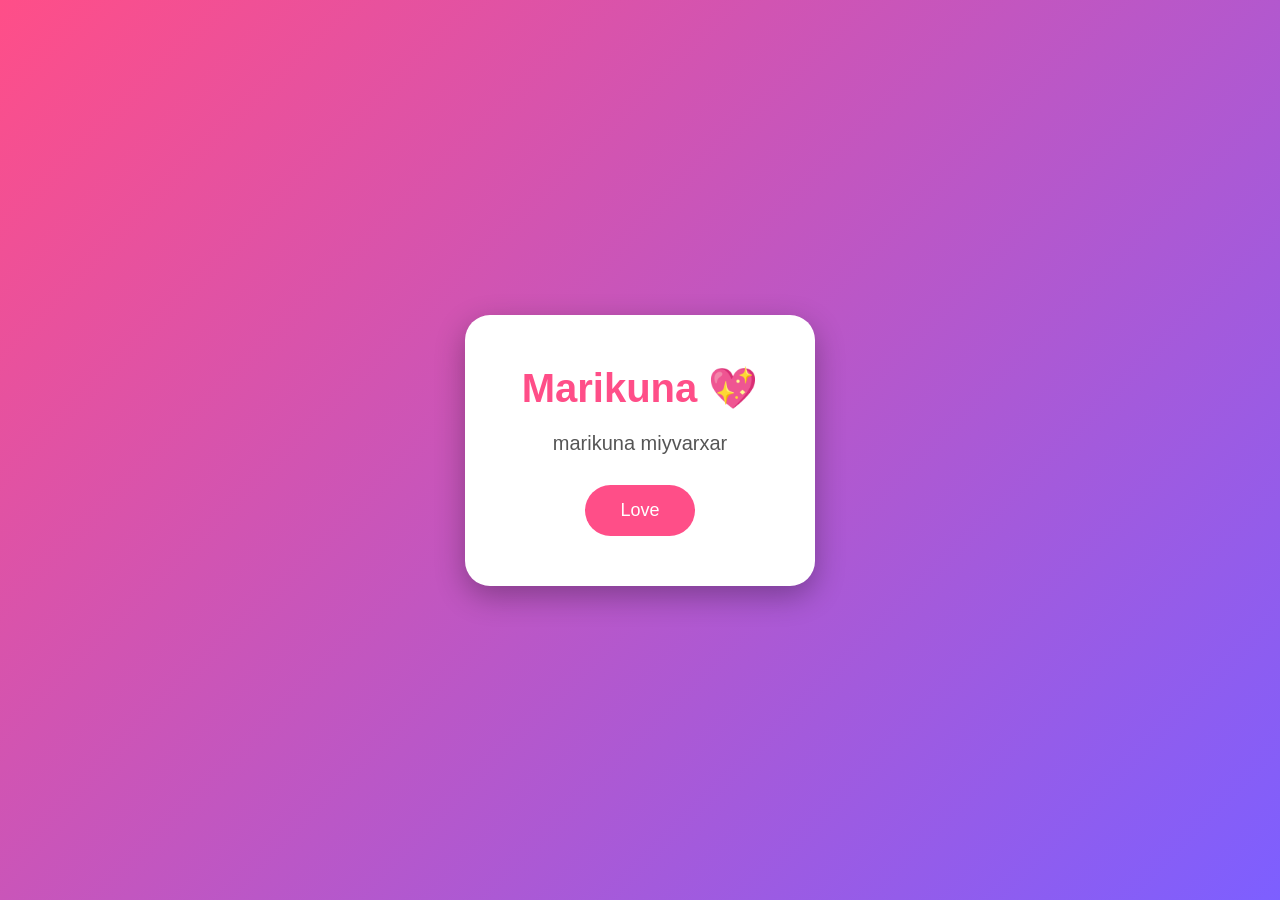
==== index.html @ 7921e160 "marikuna i love u" ====
<!DOCTYPE html>
<html lang="en">
<head>
    <meta charset="UTF-8">
    <meta name="viewport" content="width=device-width, initial-scale=1.0">
    <link rel="stylesheet" href="style1.css">
    <title>Marikuna 💖</title>

    <style>
       
    </style>
</head>
<body>

    <div class="card">
        <h1>Marikuna 💖</h1>
        <p>marikuna miyvarxar</p>

        <button onclick="window.location.href='indexi.html'">
            Love
        </button>
    </div>

</body>
</html>
---- style1.css ----
*{
            margin:0;
            padding:0;
            box-sizing:border-box;
            font-family:Arial;
        }

        body{
            height:100vh;
            display:flex;
            justify-content:center;
            align-items:center;
            background:linear-gradient(135deg,#ff4e88,#7d5fff);
            overflow:hidden;
        }

        .card{
            background:white;
            padding:50px;
            border-radius:25px;
            text-align:center;
            width:350px;
            box-shadow:0 10px 30px rgba(0,0,0,0.3);
        }

        h1{
            color:#ff4e88;
            margin-bottom:20px;
            font-size:40px;
        }

        p{
            color:#555;
            margin-bottom:30px;
            font-size:20px;
        }

        button{
            padding:15px 35px;
            border:none;
            border-radius:50px;
            background:#ff4e88;
            color:white;
            font-size:18px;
            cursor:pointer;
            transition:0.3s;
        }

        button:hover{
            transform:scale(1.1);
            background:#ff2e6f;
        }
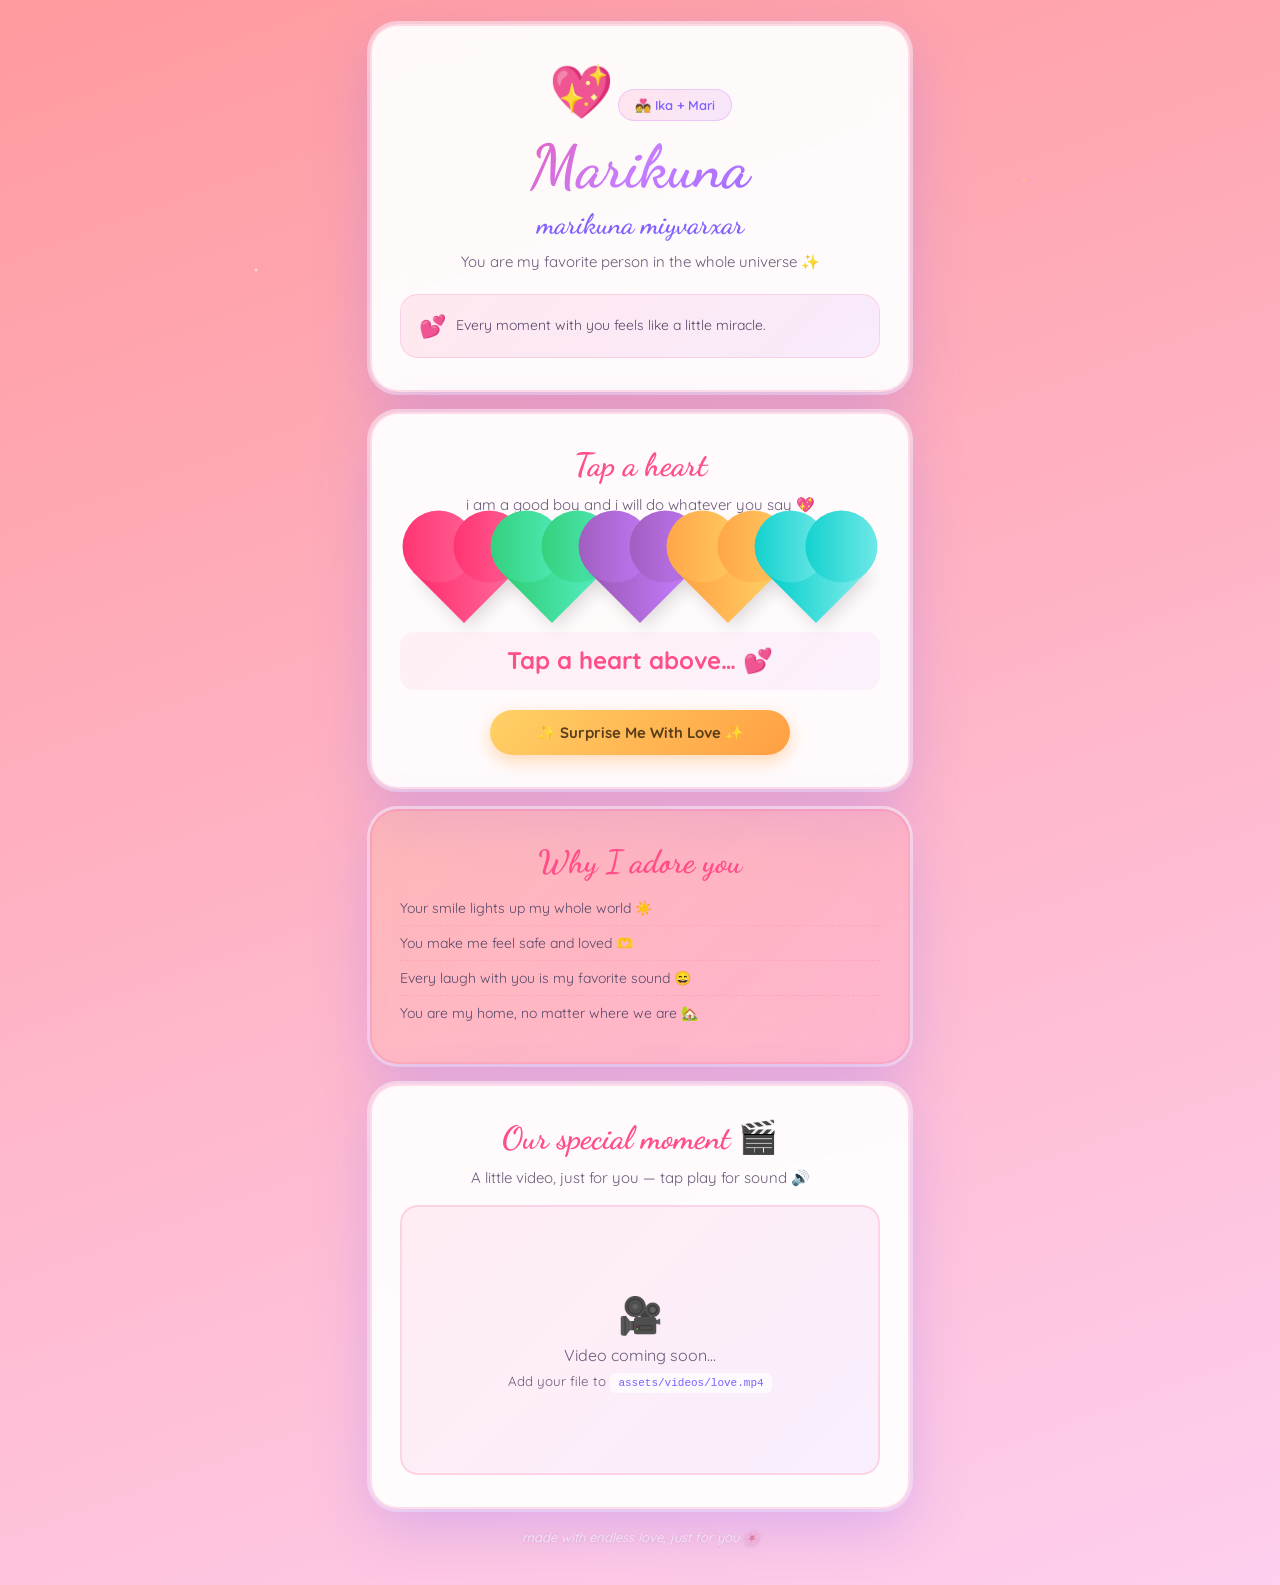
==== commit a2a86d6d: "love u" ====
--- a/index.html
+++ b/index.html
@@ -3,23 +3,86 @@
 <head>
     <meta charset="UTF-8">
     <meta name="viewport" content="width=device-width, initial-scale=1.0">
-    <link rel="stylesheet" href="style1.css">
+    <meta name="description" content="Marikuna — a little love page for Mari 💖">
+    <link rel="stylesheet" href="style.css">
+    <link rel="preconnect" href="https://fonts.googleapis.com">
+    <link rel="preconnect" href="https://fonts.gstatic.com" crossorigin>
+    <link href="https://fonts.googleapis.com/css2?family=Dancing+Script:wght@600;700&family=Quicksand:wght@400;500;600;700&display=swap" rel="stylesheet">
     <title>Marikuna 💖</title>
-
-    <style>
-       
-    </style>
 </head>
 <body>
 
-    <div class="card">
-        <h1>Marikuna 💖</h1>
-        <p>marikuna miyvarxar</p>
+    <div class="hearts-bg" aria-hidden="true"></div>
+    <div class="sparkles" aria-hidden="true"></div>
+    <canvas id="confetti" aria-hidden="true"></canvas>
 
-        <button onclick="window.location.href='indexi.html'">
-            Love
-        </button>
-    </div>
+    <main class="page">
 
+        <!-- HERO -->
+        <section class="card hero">
+            <div class="heart-pulse">💖</div>
+            <div class="couple-badge">💑 Ika + Mari</div>
+            <h1>Marikuna</h1>
+            <p class="subtitle">marikuna miyvarxar</p>
+            <p class="tagline">You are my favorite person in the whole universe ✨</p>
+
+            <div class="love-quote">
+                <span class="quote-icon">💕</span>
+                <p id="quote">Every moment with you feels like a little miracle.</p>
+            </div>
+        </section>
+
+        <!-- HEARTS -->
+        <section class="card hearts-section">
+            <h2>Tap a heart</h2>
+            <p class="intro">i am a good boy and i will do whatever you say 💖</p>
+
+            <div class="buttons">
+                <button class="heart-btn heart1" data-msg="I miss you so much 💖" data-color="#ff2b6b" aria-label="I miss you"></button>
+                <button class="heart-btn heart2" data-msg="I love you more than words can say ❤️" data-color="#2ecc71" aria-label="I love you"></button>
+                <button class="heart-btn heart3" data-msg="You are the sweetest good boy ever 🥺💕" data-color="#9b59b6" aria-label="Good boy"></button>
+                <button class="heart-btn heart4" data-msg="You are the most beautiful soul I know 🌸" data-color="#ff9f43" aria-label="You are beautiful"></button>
+                <button class="heart-btn heart5" data-msg="Forever yours. Always. No question. 💍" data-color="#00cec9" aria-label="Forever"></button>
+            </div>
+
+            <div class="message" id="message">Tap a heart above… 💕</div>
+
+            <button class="surprise-btn" id="surprise-btn">✨ Surprise Me With Love ✨</button>
+        </section>
+
+        <!-- REASONS -->
+        <section class="card reasons">
+            <h2>Why I adore you</h2>
+            <ul>
+                <li>Your smile lights up my whole world ☀️</li>
+                <li>You make me feel safe and loved 🫶</li>
+                <li>Every laugh with you is my favorite sound 😄</li>
+                <li>You are my home, no matter where we are 🏡</li>
+            </ul>
+        </section>
+
+        <!-- VIDEO -->
+        <section class="card video-section">
+            <h2>Our special moment 🎬</h2>
+            <p class="video-note">A little video, just for you — tap play for sound 🔊</p>
+
+            <div class="video-wrap">
+                <video id="love-video" class="hidden" controls playsinline preload="auto">
+                    <source src="assets/videos/love.mp4" type="video/mp4">
+                    Your browser does not support this video.
+                </video>
+                <div class="video-placeholder" id="video-placeholder">
+                    <span class="placeholder-icon">🎥</span>
+                    <p>Video coming soon…</p>
+                    <small>Add your file to <code>assets/videos/love.mp4</code></small>
+                </div>
+            </div>
+        </section>
+
+        <p class="footer-note">made with endless love, just for you 🌸</p>
+
+    </main>
+
+    <script src="script.js"></script>
 </body>
-</html>+</html>
--- a/style.css
+++ b/style.css
@@ -0,0 +1,347 @@
+:root {
+    --rose: #ff4e88;
+    --pink: #ff6b9d;
+    --purple: #c77dff;
+    --violet: #7d5fff;
+    --gold: #ffd166;
+    --shadow: rgba(125, 95, 255, 0.25);
+}
+
+* {
+    margin: 0;
+    padding: 0;
+    box-sizing: border-box;
+}
+
+body {
+    min-height: 100vh;
+    font-family: "Quicksand", sans-serif;
+    background: linear-gradient(160deg, #ff9a9e 0%, #fecfef 25%, #c77dff 55%, #7d5fff 80%, #ff6b9d 100%);
+    background-size: 400% 400%;
+    animation: gradientShift 12s ease infinite;
+    overflow-x: hidden;
+    padding: 24px 16px 40px;
+}
+
+@keyframes gradientShift {
+    0%, 100% { background-position: 0% 50%; }
+    50% { background-position: 100% 50%; }
+}
+
+.hearts-bg {
+    position: fixed;
+    inset: 0;
+    pointer-events: none;
+    overflow: hidden;
+    z-index: 0;
+}
+
+.hearts-bg span {
+    position: absolute;
+    bottom: -40px;
+    opacity: 0.4;
+    animation: floatUp linear infinite;
+}
+
+@keyframes floatUp {
+    0% { transform: translateY(0) rotate(0deg); opacity: 0; }
+    10% { opacity: 0.45; }
+    90% { opacity: 0.35; }
+    100% { transform: translateY(-110vh) rotate(360deg); opacity: 0; }
+}
+
+.sparkles {
+    position: fixed;
+    inset: 0;
+    pointer-events: none;
+    background-image:
+        radial-gradient(2px 2px at 20% 30%, rgba(255, 255, 255, 0.8), transparent),
+        radial-gradient(2px 2px at 80% 20%, rgba(255, 209, 102, 0.9), transparent),
+        radial-gradient(1px 1px at 50% 80%, rgba(255, 255, 255, 0.7), transparent),
+        radial-gradient(2px 2px at 70% 60%, rgba(255, 107, 157, 0.8), transparent);
+    animation: sparkle 4s ease-in-out infinite alternate;
+    z-index: 0;
+}
+
+@keyframes sparkle {
+    from { opacity: 0.4; }
+    to { opacity: 0.9; }
+}
+
+#confetti {
+    position: fixed;
+    inset: 0;
+    pointer-events: none;
+    z-index: 2;
+}
+
+.page {
+    position: relative;
+    z-index: 1;
+    max-width: 540px;
+    margin: 0 auto;
+    display: flex;
+    flex-direction: column;
+    gap: 20px;
+}
+
+.card {
+    background: rgba(255, 255, 255, 0.94);
+    backdrop-filter: blur(14px);
+    padding: 32px 28px;
+    border-radius: 28px;
+    text-align: center;
+    box-shadow: 0 20px 56px var(--shadow), 0 0 0 3px rgba(255, 255, 255, 0.5);
+    border: 2px solid rgba(255, 107, 157, 0.22);
+    animation: cardIn 0.7s ease backwards;
+}
+
+.card:nth-child(2) { animation-delay: 0.1s; }
+.card:nth-child(3) { animation-delay: 0.2s; }
+.card:nth-child(4) { animation-delay: 0.3s; }
+
+@keyframes cardIn {
+    from { opacity: 0; transform: translateY(20px); }
+    to { opacity: 1; transform: translateY(0); }
+}
+
+.heart-pulse {
+    font-size: clamp(40px, 10vw, 52px);
+    margin-bottom: 6px;
+    animation: pulse 1.4s ease-in-out infinite;
+    display: inline-block;
+}
+
+@keyframes pulse {
+    0%, 100% { transform: scale(1); }
+    50% { transform: scale(1.12); }
+}
+
+.couple-badge {
+    display: inline-block;
+    background: linear-gradient(135deg, rgba(255, 107, 157, 0.15), rgba(199, 125, 255, 0.15));
+    color: var(--violet);
+    font-size: 13px;
+    font-weight: 600;
+    padding: 7px 16px;
+    border-radius: 50px;
+    margin-bottom: 10px;
+    border: 1px solid rgba(199, 125, 255, 0.3);
+}
+
+h1 {
+    font-family: "Dancing Script", cursive;
+    font-size: clamp(44px, 11vw, 60px);
+    font-weight: 700;
+    background: linear-gradient(135deg, var(--rose), var(--purple), var(--violet));
+    -webkit-background-clip: text;
+    -webkit-text-fill-color: transparent;
+    background-clip: text;
+}
+
+h2 {
+    font-family: "Dancing Script", cursive;
+    font-size: clamp(26px, 6vw, 32px);
+    color: var(--rose);
+    margin-bottom: 10px;
+}
+
+.subtitle {
+    font-family: "Dancing Script", cursive;
+    color: var(--violet);
+    font-size: clamp(22px, 5vw, 28px);
+    font-weight: 600;
+    margin: 4px 0 10px;
+}
+
+.tagline,
+.intro,
+.video-note {
+    color: #6b5b7a;
+    font-size: 15px;
+    line-height: 1.5;
+}
+
+.tagline { margin-bottom: 20px; }
+.intro { margin-bottom: 20px; }
+.video-note { margin-bottom: 16px; }
+
+.love-quote {
+    background: linear-gradient(135deg, rgba(255, 107, 157, 0.12), rgba(199, 125, 255, 0.12));
+    border-radius: 18px;
+    padding: 16px 18px;
+    border: 1px solid rgba(255, 107, 157, 0.2);
+    min-height: 64px;
+    display: flex;
+    align-items: center;
+    gap: 10px;
+}
+
+.quote-icon { font-size: 22px; flex-shrink: 0; }
+
+.love-quote p {
+    color: #5a4a6a;
+    font-size: 14px;
+    line-height: 1.5;
+    transition: opacity 0.4s ease;
+    text-align: left;
+}
+
+.buttons {
+    display: flex;
+    justify-content: center;
+    flex-wrap: wrap;
+    gap: 16px;
+}
+
+.heart-btn {
+    width: clamp(56px, 14vw, 72px);
+    height: clamp(56px, 14vw, 72px);
+    border: none;
+    position: relative;
+    transform: rotate(-45deg);
+    cursor: pointer;
+    transition: transform 0.3s ease, filter 0.3s ease;
+    box-shadow: 0 6px 18px rgba(0, 0, 0, 0.14);
+}
+
+.heart-btn::before,
+.heart-btn::after {
+    content: "";
+    width: 100%;
+    height: 100%;
+    border-radius: 50%;
+    position: absolute;
+}
+
+.heart-btn::before { top: -50%; left: 0; }
+.heart-btn::after { left: 50%; top: 0; }
+
+.heart1, .heart1::before, .heart1::after { background: linear-gradient(135deg, #ff2b6b, #ff6b9d); }
+.heart2, .heart2::before, .heart2::after { background: linear-gradient(135deg, #2ecc71, #55efc4); }
+.heart3, .heart3::before, .heart3::after { background: linear-gradient(135deg, #9b59b6, #c77dff); }
+.heart4, .heart4::before, .heart4::after { background: linear-gradient(135deg, #ff9f43, #ffd166); }
+.heart5, .heart5::before, .heart5::after { background: linear-gradient(135deg, #00cec9, #81ecec); }
+
+.heart-btn:hover { transform: rotate(-45deg) scale(1.12); filter: brightness(1.08); }
+.heart-btn:active { transform: rotate(-45deg) scale(1.04); }
+
+.message {
+    margin-top: 24px;
+    font-size: clamp(18px, 4vw, 24px);
+    color: var(--rose);
+    font-weight: 700;
+    min-height: 44px;
+    padding: 12px 14px;
+    background: linear-gradient(135deg, rgba(255, 107, 157, 0.08), rgba(199, 125, 255, 0.08));
+    border-radius: 14px;
+    transition: opacity 0.15s ease, transform 0.15s ease, color 0.3s ease;
+    line-height: 1.4;
+}
+
+.reasons {
+    text-align: left;
+    background: linear-gradient(135deg, rgba(255, 209, 102, 0.12), rgba(255, 107, 157, 0.1));
+}
+
+.reasons h2 { text-align: center; }
+
+.reasons ul { list-style: none; }
+
+.reasons li {
+    color: #5a4a6a;
+    font-size: 14px;
+    padding: 8px 0;
+    border-bottom: 1px dashed rgba(255, 107, 157, 0.2);
+}
+
+.reasons li:last-child { border-bottom: none; }
+
+.surprise-btn {
+    margin-top: 20px;
+    padding: 13px 24px;
+    border: none;
+    border-radius: 50px;
+    background: linear-gradient(135deg, var(--gold), #ff9f43);
+    color: #5a3e1b;
+    font-family: "Quicksand", sans-serif;
+    font-size: 15px;
+    font-weight: 700;
+    cursor: pointer;
+    transition: transform 0.3s ease, box-shadow 0.3s ease;
+    box-shadow: 0 6px 18px rgba(255, 159, 67, 0.4);
+    width: 100%;
+    max-width: 300px;
+}
+
+.surprise-btn:hover {
+    transform: scale(1.04) translateY(-2px);
+    box-shadow: 0 10px 26px rgba(255, 209, 102, 0.5);
+}
+
+.video-wrap {
+    position: relative;
+    border-radius: 18px;
+    overflow: hidden;
+    background: linear-gradient(135deg, rgba(255, 107, 157, 0.1), rgba(199, 125, 255, 0.1));
+    border: 2px solid rgba(255, 107, 157, 0.2);
+    aspect-ratio: 16 / 9;
+}
+
+.video-wrap video {
+    width: 100%;
+    height: 100%;
+    object-fit: cover;
+    display: block;
+    background: #1a1020;
+}
+
+.video-wrap video.hidden {
+    display: none;
+}
+
+.video-placeholder {
+    position: absolute;
+    inset: 0;
+    display: flex;
+    flex-direction: column;
+    align-items: center;
+    justify-content: center;
+    gap: 8px;
+    padding: 20px;
+    color: #6b5b7a;
+}
+
+.video-placeholder.hidden { display: none; }
+
+.placeholder-icon { font-size: 36px; }
+
+.video-placeholder code {
+    font-size: 11px;
+    background: rgba(255, 255, 255, 0.7);
+    padding: 4px 8px;
+    border-radius: 6px;
+    color: var(--violet);
+    word-break: break-all;
+}
+
+.footer-note {
+    text-align: center;
+    font-size: 13px;
+    color: rgba(255, 255, 255, 0.85);
+    font-style: italic;
+    text-shadow: 0 1px 4px rgba(0, 0, 0, 0.15);
+}
+
+@media (max-width: 400px) {
+    .card { padding: 26px 18px; }
+    .buttons { gap: 12px; }
+}
+
+@media (prefers-reduced-motion: reduce) {
+    *, *::before, *::after {
+        animation-duration: 0.01ms !important;
+        animation-iteration-count: 1 !important;
+        transition-duration: 0.01ms !important;
+    }
+}
